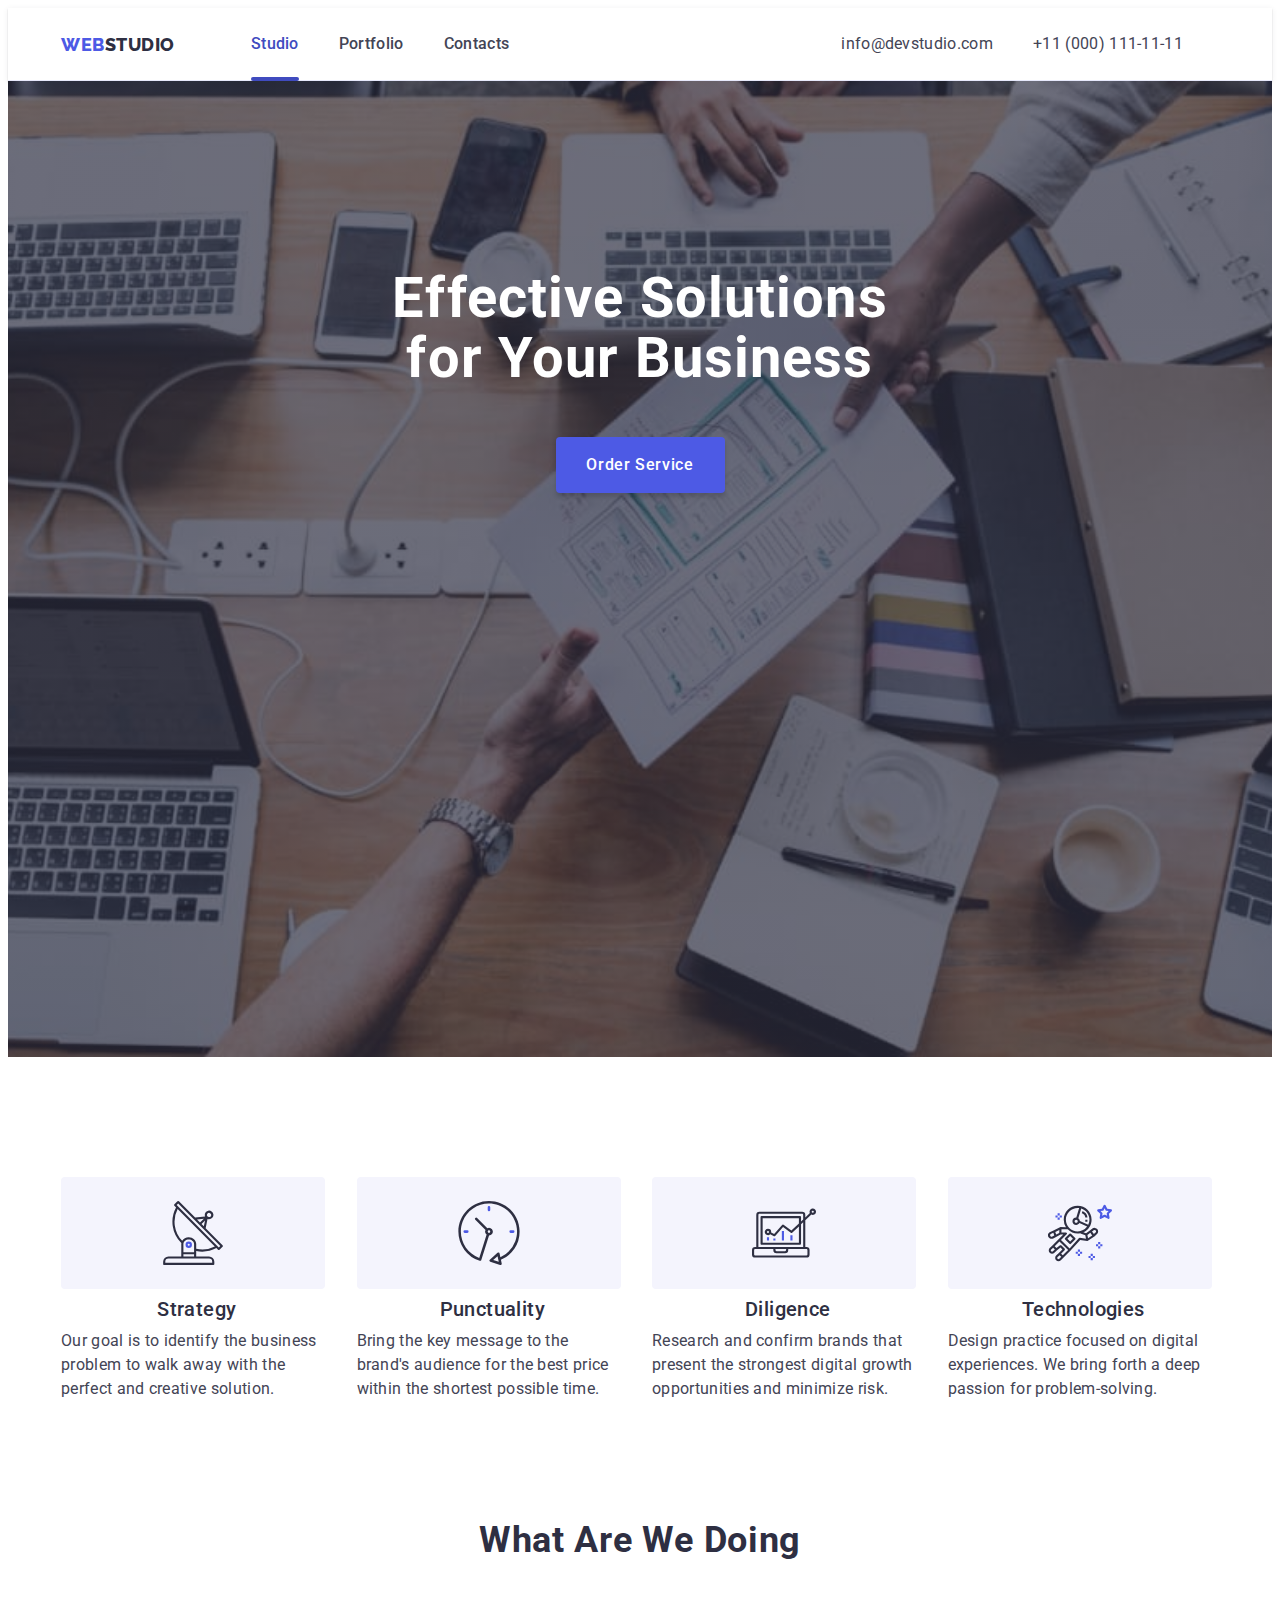
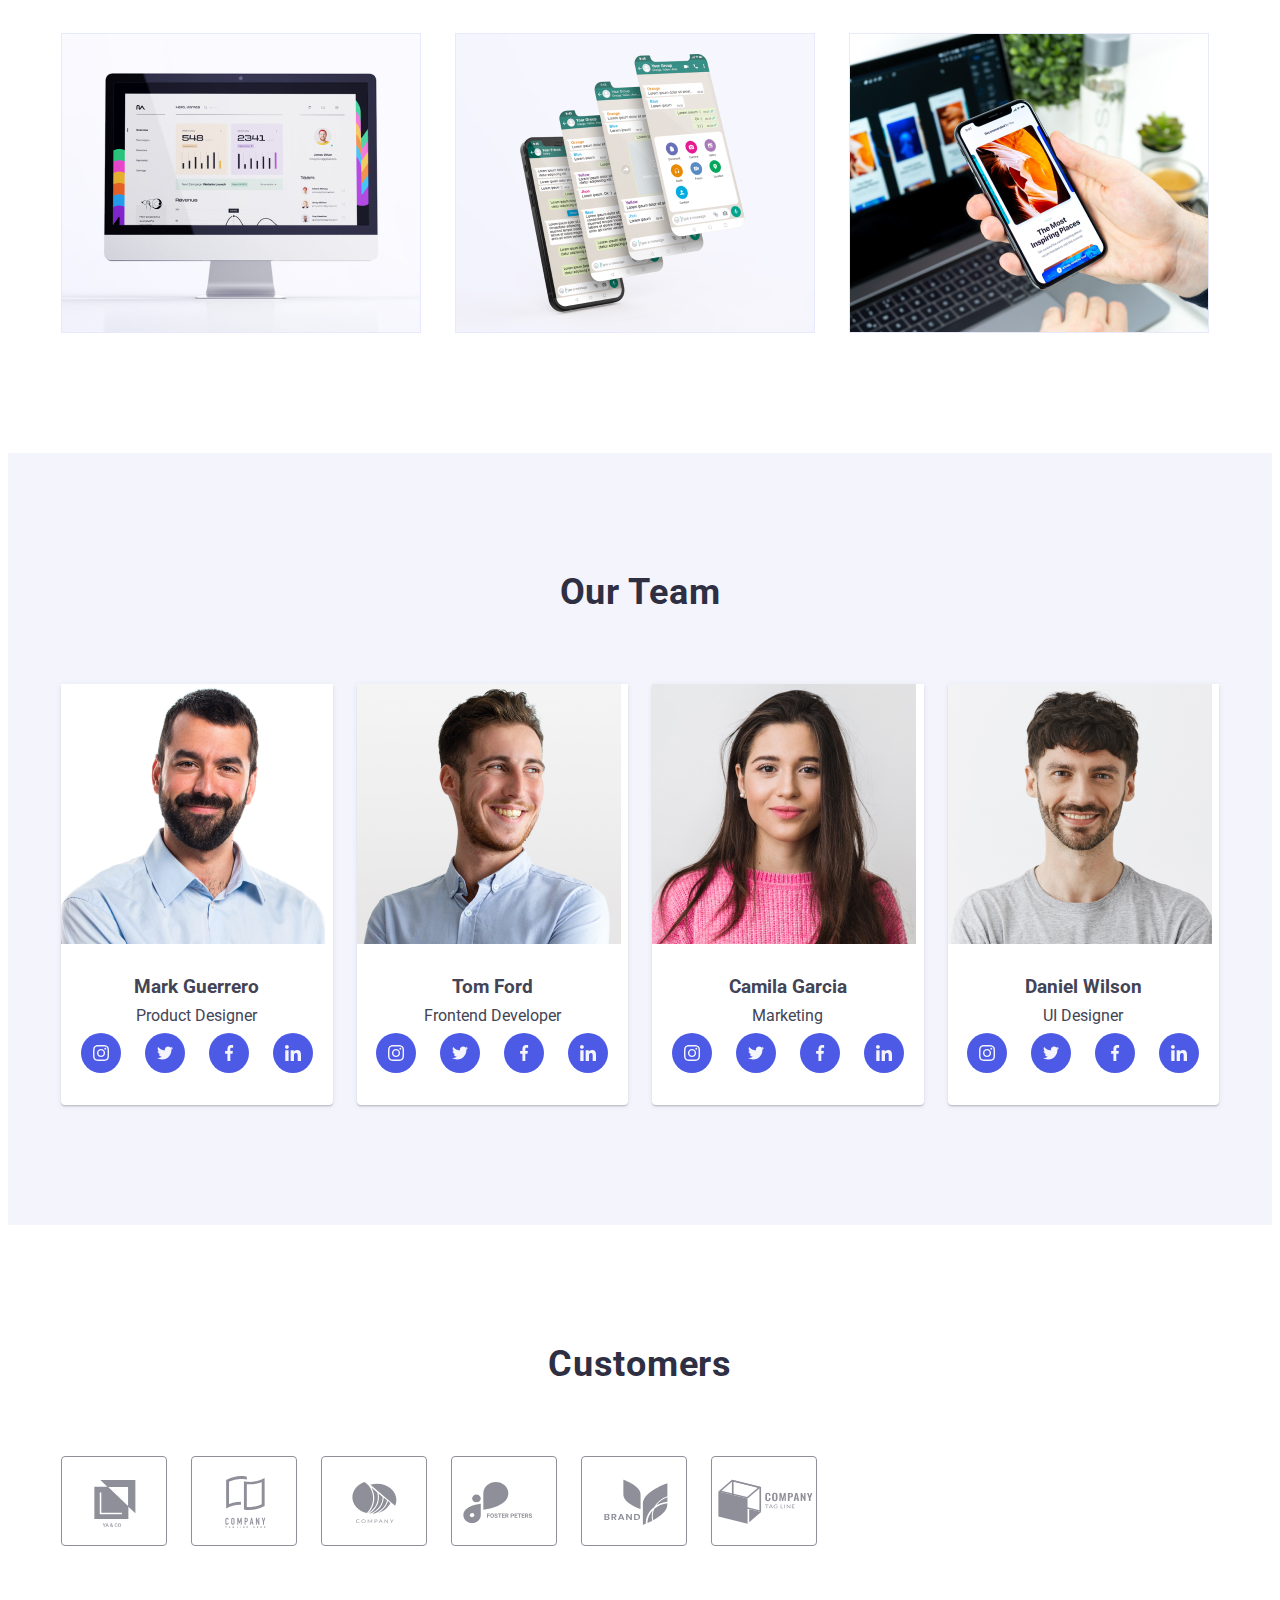
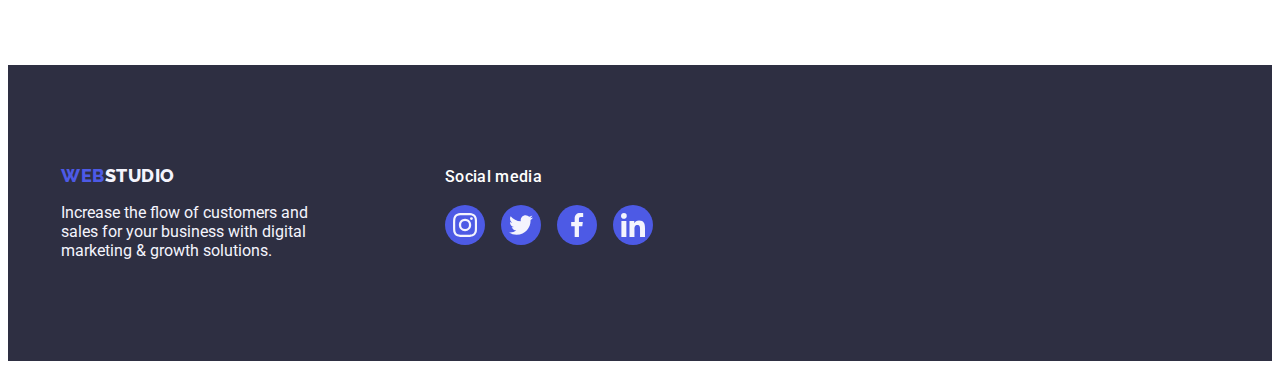
==== index.html @ d6153a84 "Initial commit" ====
<!DOCTYPE html>
<html lang="en">
  <head>
    <meta charset="UTF-8" />
    <meta http-equiv="X-UA-Compatible" content="IE=edge" />
    <meta name="viewport" content="width=device-width, initial-scale=1.0" />
    <title>Document</title>
    <link rel="preconnect" href="https://fonts.googleapis.com" />
    <link rel="preconnect" href="https://fonts.gstatic.com" crossorigin />
    <link
      href="https://fonts.googleapis.com/css2?family=Raleway:wght@800&family=Roboto:wght@400;500;700&display=swap"
      rel="stylesheet"
    />
    <link
      rel="stylesheet"
      href="https://cdnjs.cloudflare.com/ajax/libs/modern-normalize/1.1.0/modern-normalize.min.css"
      integrity="sha512-wpPYUAdjBVSE4KJnH1VR1HeZfpl1ub8YT/NKx4PuQ5NmX2tKuGu6U/JRp5y+Y8XG2tV+wKQpNHVUX03MfMFn9Q=="
      crossorigin="anonymous"
      referrerpolicy="no-referrer"
    />
    <link rel="stylesheet" href="css/styles.css" />
  </head>
  <body>
    <header class="page">
      <!--sektion header-->
      <div class="head container">
        <nav class="baskiet">
          <a href="./index.html" class="logo link"
            >Web<span class="studio">Studio</span></a
          >

          <ul class="site-nav list">
            <li class="item">
              <a href="./index.html" class="link spc current">Studio</a>
            </li>
            <li class="item">
              <a href="./portfolio.html" class="link spc ">Portfolio</a>
            </li>
            <li class="item">
              <a href="" class="link spc">Contacts</a>
            </li>
          </ul>
        </nav>
        <address class="site-address">
          <ul class="addres-list list">
            <li class="item">
              <a href="mailto:info@devstudio.com" class="link"
                >info@devstudio.com</a
              >
            </li>
            <li class="item">
              <a href="tel:+110001111111" class="link">+11 (000) 111-11-11</a>
            </li>
          </ul>
        </address>
      </div>
    </header>
    <main>
      <!--sektion hero-->
      <section class="hero">
        <div class="container">
          <h1 class="hero-title">Effective Solutions for Your Business</h1>
          <button type="button" class="button primary" data-modal-open>Order Service</button>
        </div>
      </section>
      <!--section feature(особенности)-->
      <section class="section">
        <div class="container">
          <h2 hidden class="title">Feature</h2>
          <ul class="list s-li">
            <li class="section-foto">
              <div class="antenna">
              <svg  width="64" height="64">
                <use href="./images/icons.svg#antenna"></use>
              </svg>
              </div>
              <h3 class="section-subject">Strategy</h3>
              <p class="section-text">
                Our goal is to identify the business problem to walk away with
                the perfect and creative solution.
              </p>
            </li>
            <li class="section-foto">
              <div class="antenna">
                <svg width="64" height="64">
                  <use href="./images/icons.svg#clock"></use>
                </svg>
              </div>
              <h3 class="section-subject">Punctuality</h3>
              <p class="section-text">
                Bring the key message to the brand's audience for the best price
                within the shortest possible time.
              </p>
            </li>
            <li class="section-foto">
              <div class="antenna">
                <svg width="64" height="64">
                  <use href="./images/icons.svg#diagram"></use>
                </svg>
              </div>
              <h3 class="section-subject">Diligence</h3>
              <p class="section-text">
                Research and confirm brands that present the strongest digital
                growth opportunities and minimize risk.
              </p>
            </li>
            <li class="section-foto">
              <div class="antenna">
                <svg width="64" height="64">
                  <use href="./images/icons.svg#astronaut"></use>
                </svg>
              </div>
              <h3 class="section-subject">Technologies</h3>
              <p class="section-text">
                Design practice focused on digital experiences. We bring forth a
                deep passion for problem-solving.
              </p>
            </li>
          </ul>
        </div>
      </section>
      <!--section What are we doing(что мы делаем)-->
      <section class="section what">
        <div class="container">
          <h2 class="title">What are we doing</h2>
          <ul class="list s-li">
            <li class="doing">
              <img src="./images/foto1.jpg" width="360" alt="komp" />
            </li>
            <li class="doing">
              <img src="./images/foto2.jpg" width="360" alt="tel" />
            </li>
            <li class="doing">
              <img src="./images/foto3.jpg" width="360" alt="tel-komp" />
            </li>
          </ul>
        </div>
      </section>
      <!--sektion Our Team(наша команда)-->
      <section class="section team">
        <div class="container">
          <h2 class="title">Our Team</h2>
          <ul class="list team">
            <li class="team-foto">
              <img
                class="foteam"
                src="./images/img1.jpg"
                width="264"
                alt="Mark Guerrero"
              />
              
              <div class="teams">
                <h3 class="team-subject">Mark Guerrero</h3>
                <p class="team-text">Product Designer</p>
                <ul class="socials list">
                  <li class="socials-item">
                    <a class="socials-link link" href="" aria-label="Instagram icon">
                      <svg class="socials-icons" width="16" height="16">
                        <use href="./images/icons.svg#instagram1"></use>
                      </svg>
                    </a>
                  </li>
                  <li class="socials-item">
                    <a class=" socials-link link" href="" aria-label="Twitter icon">
                      <svg class="socials-icons" width="16" height="16">
                        <use href="./images/icons.svg#twitter1"></use>
                       </svg>
                    </a>

                  </li>
                  <li class="socials-item">
                   <a class="socials-link link" href="" aria-label="Facebook icon">
                    <svg class="socials-icons" width="16" height="16">
                      <use href="./images/icons.svg#facebook1"></use>
                    </svg>
                   </a>
                  </li>
                  <li class="socials-item">
                   <a class="socials-link link" href="" aria-label="Linkedin icon">
                    <svg class="socials-icons" width="16" height="16">
                      <use href="./images/icons.svg#linkedin1"></use>
                    </svg>
                   </a>
                  </li>
                </ul>
              </div>
            </li>
            <li class="team-foto">
              <img
                class="foteam"
                src="./images/img2.jpg"
                width="264"
                alt="Tom Ford"
              />
              
              <div class="teams">
                <h3 class="team-subject">Tom Ford</h3>
                <p class="team-text">Frontend Developer</p>   
                 <ul class="socials list">
                  <li class="socials-item">
                    <a class="socials-link link" href="" aria-label="Instagram icon">
                      <svg class="socials-icons" width="16" height="16">
                        <use href="./images/icons.svg#instagram1"></use>
                      </svg>
                    </a>
                  </li>
                  <li class="socials-item">
                    <a class=" socials-link link" href="" aria-label="Twitter icon">
                      <svg class="socials-icons" width="16" height="16">
                        <use href="./images/icons.svg#twitter1"></use>
                       </svg>
                    </a>

                  </li>
                  <li class="socials-item">
                   <a class="socials-link link" href="" aria-label="Facebook icon">
                    <svg class="socials-icons" width="16" height="16">
                      <use href="./images/icons.svg#facebook1"></use>
                    </svg>
                   </a>
                  </li>
                  <li class="socials-item">
                   <a class="socials-link link" href="" aria-label="Linkedin icon">
                    <svg class="socials-icons" width="16" height="16">
                      <use href="./images/icons.svg#linkedin1"></use>
                    </svg>
                   </a>
                  </li>
                </ul>
              </div>
            </li>
            <li class="team-foto">
              <img
                class="foteam"
                src="./images/img3.jpg"
                width="264"
                alt="Camila Garcia"
              />
              <div class="teams">
                <h3 class="team-subject">Camila Garcia</h3>
                <p class="team-text">Marketing</p> 
                   <ul class="socials list">
                  <li class="socials-item">
                    <a class="socials-link link" href="" aria-label="Instagram icon">
                      <svg class="socials-icons" width="16" height="16">
                        <use href="./images/icons.svg#instagram1"></use>
                      </svg>
                    </a>
                  </li>
                  <li class="socials-item">
                    <a class=" socials-link link" href="" aria-label="Twitter icon">
                      <svg class="socials-icons" width="16" height="16">
                        <use href="./images/icons.svg#twitter1"></use>
                       </svg>
                    </a>

                  </li>
                  <li class="socials-item">
                   <a class="socials-link link" href="" aria-label="Facebook icon">
                    <svg class="socials-icons" width="16" height="16">
                      <use href="./images/icons.svg#facebook1"></use>
                    </svg>
                   </a>
                  </li>
                  <li class="socials-item">
                   <a class="socials-link link" href="" aria-label="Linkedin icon">
                    <svg class="socials-icons" width="16" height="16">
                      <use href="./images/icons.svg#linkedin1"></use>
                    </svg>
                   </a>
                  </li>
                </ul>
              </div>
            </li>
            <li class="team-foto">
              <img
                class="foteam"
                src="./images/img4.jpg"
                width="264"
                alt="Daniel Wilson"
              />
              <div class="teams">
                <h3 class="team-subject">Daniel Wilson</h3>
                <p class="team-text">UI Designer</p>  
                  <ul class="socials list">
                  <li class="socials-item">
                    <a class="socials-link link" href="" aria-label="Instagram icon">
                      <svg class="socials-icons" width="16" height="16">
                        <use href="./images/icons.svg#instagram1"></use>
                      </svg>
                    </a>
                  </li>
                  <li class="socials-item">
                    <a class=" socials-link link" href="" aria-label="Twitter icon">
                      <svg class="socials-icons" width="16" height="16">
                        <use href="./images/icons.svg#twitter1"></use>
                       </svg>
                    </a>

                  </li>
                  <li class="socials-item">
                   <a class="socials-link link" href="" aria-label="Facebook icon">
                    <svg class="socials-icons" width="16" height="16">
                      <use href="./images/icons.svg#facebook1"></use>
                    </svg>
                   </a>
                  </li>
                  <li class="socials-item">
                   <a class="socials-link link" href="" aria-label="Linkedin icon">
                    <svg class="socials-icons" width="16" height="16">
                      <use href="./images/icons.svg#linkedin1"></use>
                    </svg>
                   </a>
                  </li>
                </ul>
              </div>
            </li>
          </ul>
        </div>
      </section>
      <!-- sektion customers-->
      <section class="section">
        <div class="container">
          <h2 class="title">Customers</h2>
          <ul class="clients">
            <li class="client">
              <a class="clt" href="">
              <svg width="104" height="56" class="clts" >
                <use href="./images/icons.svg#client1"></use>
              </svg>
              </a>
            </li>
            <li class="client">
              <a class="clt" href="">
              <svg class="clts" height="56" width="104">
                <use href="./images/icons.svg#client2"></use>
              </svg>
              </a>
            </li>
            <li class="client">
              <a class="clt" href="">
              <svg class="clts" height="56" width="104">
                <use href="./images/icons.svg#client3"></use>
              </svg>
             </a>
            </li>
            <li class="client">
              <a class="clt" href="">
              <svg class="clts" height="56" width="104">
                <use href="./images/icons.svg#client4"></use>
              </svg>
              </a>
            </li>
            <li class="client">
              <a class="clt" href="">
              <svg class="clts" height="56" width="104">
                <use href="./images/icons.svg#client5"></use>
              </svg>
              </a>
            </li>
            <li class="client">
              <a class="clt" href="">
              <svg class="clts" height="56" width="104">
                <use href="./images/icons.svg#client6"></use>
              </svg>
              </a>
            </li>
          </ul>
        </div>
      </section>
    </main>
    <!--section footer-->
    
    <footer class="footer">
     <div class="foot container">
      
      <div class="footer-cont">
        <a href="./index.html" class="logo link footers"
          >Web<span class="footer-logo">Studio</span></a
        >
        <p class="footer-text">
          Increase the flow of customers and sales for your business with
          digital marketing & growth solutions.
        </p>
      </div>
      <div class="footer-cont-soc">
        <p class="footer-text-soc">Social media</p>
        <ul class="footer-soc list">
          <li class="socials-item">
            <a class="socials-links links" href="">
            <svg class="soc" width="24" height="24" >
              <use href="./images/icons.svg#instagram1"></use>
            </svg>
            </a>
          </li>
          <li class="socials-item">
            <a class="socials-links links">
            <svg class="soc" width="24" height="24" >
              <use href="./images/icons.svg#twitter1"></use>
            </svg>
            </a>
          </li>
          <li class="socials-item">
            <a class="socials-links links">
            <svg class="soc" width="24" height="24">
              <use href="./images/icons.svg#facebook1"></use>
            </svg>
            </a>
          </li>
          <li class="socials-item">
            <a class="socials-links links">
            <svg class="soc" width="24" height="24">
              <use href="./images/icons.svg#linkedin1"></use>
            </svg>
            </a>
          </li>
        </ul>
      </div>
      </div>
    </footer>
    <!--modal windous-->
    <div class="backdrop is-hidden" data-modal>
     <div class="modal">
      <button type="button" class="modal-close-btn" data-modal-close>
        <svg class="modal-close-icon" width="8" height="8">
          <use href="./images/icons.svg#close"></use>
        </svg>
      </button>
     </div>
    </div>
    <script src="./js/modal.js"></script>
    
  </body>
</html>
---- css/styles.css ----
/* цвет всех h #2e2f42 */
/* section nav logo Studio
ссылки Studio Portfolio 
Contacts  #2e2f42  */
/* section nav ссылки mail tel
#434455 */
/* основной текст #434455  */
/* section hero h1 button text #fffff
button background #4d5ae5  */
/* sektion Our Team background
#f4f4fd */
/* footer logo "Web #4d5ae5
Studio #f4f4fd background #2e2f42 */
:root {
  --primary-text-color: rgba(67, 68, 85, 1);
  --title-text-color: rgba(46, 47, 66, 1);
  --accent-color: rgba(77, 90, 229, 1);
  --primary-white-color: rgba(255, 255, 255, 1);
  --accent-ocean-color: rgba(64, 75, 191, 1);
  --accent-cloud-color: rgba(244, 244, 253, 1);
  --border-color: rgba(231, 233, 252, 1);

  --color-iris: rgba(77, 90, 229, 1);
  --color-ocean: rgba(64, 75, 191, 1);
  --color-navy-blue: rgba(46, 47, 66, 1);
  --color-green: rgba(49, 208, 170, 1);
  --color-slate: rgba(67, 68, 85, 1);
  --color-light-slate: rgba(142, 143, 153, 1);
  --color-cornflower: rgba(231, 233, 252, 1);
  --color-cloud: rgba(244, 244, 253, 1);
  --color-navy-blue-modal: rgba(46, 47, 66, 0.4);
  --color-grey: rgba(46, 47, 66, 0.7);
  --color-white: rgba(255, 255, 255, 1);
  --color-dairy: rgba(252, 252, 252, 1);


  --trans--:250ms cubic-bezier(0.4, 0, 0.2, 1);
}
/* страница studio */
/* sektion header */
body {
  color: var(--primary-text-color);
  background-color: var(--primary-white-color);
  font-family: "Roboto", sans-serif;
}

/*  site-nav */
.list {
  list-style: none;

  display: flex;
}

.link {
  text-decoration: none;
}
.site-nav .link::after{
  content: "";
  width: 100%;
  height: 4px;
  border-radius: 2px;
  
  display: block;
  position: absolute;
  bottom: -1px;

}
.site-nav .link.current::after{
  background-color: var(--accent-ocean-color);
  
}
.site-nav .link.current{
  color: #404bbf;

  position: relative;
}
.item{
  position: relative;
}
.logo {
  display: inline-block;
  padding-top: 25.5px;
  margin-right: 0;
  padding-bottom: 25.5px;
  margin-right: 76px;

  font-family: "Raleway", sans-serif;
  line-height: 1.17;
  text-transform: uppercase;
  color: var(--accent-color);
  font-weight: 800;
  font-size: 18px;
  letter-spacing: 0.03em;

  transition: color var(--trans--);
}

.logo .studio {
  color: var(--title-text-color);
}
.logo .studio:hover,
.logo .studio:focus {
  color: var(--title-text-color);
}

.site-address {
  font-style: normal;
  margin-left: 332px;
}
.site-address .link,
.site-nav .link {
  display: block;
  padding-top: 24px;
  padding-bottom: 24px;

  color: var(--primary-text-color);
  line-height: 1.5;
  letter-spacing: 0.02em;

  transition: color var(--trans--);
}
.page { 
  box-shadow: 0px 1px 6px 0px rgba(46, 47, 66, 0.08),
  0px 1px 1px 0px rgba(46, 47, 66, 0.16),
  0px 2px 1px 0px rgba(46, 47, 66, 0.08);

border-bottom: 1px solid #e7e9fc;
}
.baskiet {
  display: flex;
  align-items: center;
}
.container {
  margin: 0 auto;
  width: 1158px;
  padding: 0 15px;
}
.head.container {
  display: flex;
  margin: o auto;
  width: 1158px;
  padding: 0px 15px;
}
.site-nav,
.addres-list {
  gap: 40px;
  padding-left: 0;
  margin-top: 0;
  margin-bottom: 0;

  
}

.site-nav .link:hover,
.site-address .link:hover {
  color: var(--accent-ocean-color);
}

.site-nav .link:focus,
.site-address .link:focus {
  color: var(--accent-ocean-color);
}
.link.spc{
  font-family: Roboto;
  font-size: 16px;
  font-weight: 500;
  line-height: 24px;
  letter-spacing: 0.02em;
  
  }

/* sektion hero */
.button.primary:hover,
.button.primary:focus {
  background-color: var(--accent-ocean-color);
}
.button.primary {
  border-radius: 4px;
  border: none;
  height: 56px;
  min-width: 169px;
  display: block;
  margin: auto;

  color: var(--primary-white-color);
  background-color: var(--accent-color);
  font-family: "Roboto", sans-serif;
  font-weight: 500;
  font-size: 16px;
  line-height: 1.5;
  letter-spacing: 0.04em;
  cursor: pointer;
  position: relative;
  box-shadow: 0px 4px 4px 0px rgba(0, 0, 0, 0.15);

  transition: background-color var(--trans--);
}

.hero {
  padding: 188px 0;

  height: 600px;
  max-width: 1440px;
  margin-left: auto;
  margin-right: auto;
  background-image: linear-gradient(
      
      rgba(46, 47, 66, 0.7),
      rgba(46, 47, 66, 0.7)
    ),
    url(../images/peopl.jpg);
  background-repeat: no-repeat;
  background-size: cover;
  background-position: center;

  background-color: var(--title-text-color);
}

.hero-title {
  margin: auto;
  max-width: 496px;
  margin-top: 0;
  margin-bottom: 48px;
  text-align: center;

  color: var(--primary-white-color);
  font-size: 56px;
  line-height: 1.07;

  letter-spacing: 0.02em;
}

/* sektion feature */
.antenna{
  background-color:var(--accent-cloud-color);
  
  width: 264px;
  height: 112px;
  


  justify-content: center;
  display: flex;
  align-items: center;
  border-radius: 4px;
  margin-bottom: 8px;
  
}
img {
  display: block;
  max-width: 100%;
  height: auto;
}
.section {
  padding-top: 120px;
  padding-bottom: 120px;
}

.list.s-li {
  gap: 24px;
  padding-left: 0;
  margin-top: 0;
  margin-bottom: 0;
}

.section .title {
  margin-top: 0;
  margin-bottom: 72px;

  font-size: 36px;
  line-height: 1.1;
  text-align: center;
  letter-spacing: 0.02em;
  text-transform: capitalize;
  color: var(--title-text-color);
}

.section-subject {
  margin-top: 8px;
  margin-bottom: 8px;

  color: var(--title-text-color);
  font-weight: 500;
  font-size: 20px;
  line-height: 1.2;
  letter-spacing: 0.02em;
  text-align: center;
}
.section-text {
  margin-top: 0;
  margin-bottom: 0;

  line-height: 1.5;
  letter-spacing: 0.02em;
  width: 264px;
}
.section-foto {
  width: calc((100% - 72px) / 4);
}

/* section What are we doing(что мы делаем) */
.doing {
  width: calc((100% - 48px) / 3);
}
.section.what {
  padding-top: 0px;
  padding-bottom: 120px;
}

/* sektion Our Team(наша команда) */
.socials.list{
  gap: 24px;
  padding-left: 0px;
  justify-content: center;
  
}
.socials-icons{
  fill: #f4f4fd;
}


.socials-item{
  
 width: 40px;
 height: 40px;
}
.socials-link.link{
  width: 100%;
  height: 100%;
 display: flex;
  justify-content: center;
  align-items: center;
  border-radius: 50%;
  cursor: pointer;
  background-color:var(--accent-color) ;

  transition:background-color var(--trans--) ;
  
}
.socials-link.link:hover,
.socials-link.link:focus{
  background-color: var(--accent-ocean-color);
}
.list.team {
  gap: 24px;
  margin-top: 0;
  margin-bottom: 0;
  padding-left: 0;
}

.team-text {
  margin-top: 0px;
  margin-bottom: 8px;
  text-align: center;
}

.team {
  background-color: var(--accent-cloud-color);
}
.team-foto {
  background-color: var(--primary-white-color);

  width: calc((100% - 72px) / 4);
  border-radius: 0px 0px 4px 4px;
  box-shadow: 0px 2px 1px 0px rgba(46, 47, 66, 0.08),
    0px 1px 1px 0px rgba(46, 47, 66, 0.16),
    0px 1px 6px 0px rgba(46, 47, 66, 0.08);
}

.teams {
  padding: 32px 0px;
}
.team-subject {
  margin-top: 0px;
  margin-bottom: 8px;
  text-align: center;
}
 /*sektion client*/
.client{
  width: calc((100%-120px)/6);
  height: 88px;
  
  display: flex;
  justify-content: center;
  align-items: center;
  
  border-radius: 4px;
  
  
  
}   
.clients{
  gap: 24px;
  display: flex;
  padding-left: 0;
  margin: 0;
}  
.clt{
  width: 100%;
  height: 100%;
  border:1px solid #8e8f99;
  border-radius:4px;
  display:flex;
  justify-content:center;
  align-items:center;
  color:#8e8f99;
  cursor:pointer;

  transition:border-color var(--trans--) ,color var(--trans--)
}
.clt:hover,
.clt:focus {
 border-color: #404bbf;
 color: #404bbf;
}

 .clts{
  fill:currentColor
} 
.clts:hover,
.clts:focus{
  fill: #404bbf;
  

}       
/* sektion footer */
.footer-cont{
  display: block;
  margin-right: 120px;
}
.footer-cont-soc{
  display: block;
  margin-bottom: 16px;
}
.socials-links.links:focus,
.socials-links.links:hover{
  background-color: var(--color-green);
}

.socials-links.links{
  width: 100%;
  height: 100%;
 display: flex;
  justify-content: center;
  align-items: center;
  border-radius: 50%;
  cursor: pointer;
  background-color:var(--accent-color) ;

  transition: background-color var(--trans--);
}

.foot{
  display: flex;
  align-items: baseline;
}
.logo.link.footers {
  margin-bottom: 17.5px;
  margin-right: 0px;
  padding: 0px 0px;
}
.footer {
  padding-top: 100px;
  padding-bottom: 100px;
  
  display: flex;
  gap: 120px;
}

.footer {
  background-color: var(--title-text-color);
  display: flex;
  align-items: baseline;
}
.footer-logo,
.footer-text {
  width: 264px;
  margin-top: 0px;

  color:var(--accent-cloud-color);
}
.footer-logo{
  margin-bottom: 17.5px;
}
.footer-text{
  margin-bottom: 0;
}
.soc{
fill: var(--accent-cloud-color);


}
.footer-soc{
  display: flex;
  gap: 16px;
  padding-left: 0px;
}
.footer-text-soc{
 font-weight: 500;
 font-size: 16px; 
 line-height: 1.5;
 letter-spacing: 0.02em;
 margin-bottom: 16px;
 margin-top: 0;
 color:var(--primary-white-color);
}
.footer-soc.list{
  margin: 0;
}
/* страница portfolio */
.link.prt:hover .overlay-text,
.link.prt:focus .overlay-text{ 
  transform: translateY(0%); 
 
}
.thumb{
  position: relative;
  overflow: hidden; 
}
.overlay-text{
  position: absolute;
  display: flex;
  top: 0;
  left: 0;

  font-size: 16px;
  line-height: 1.5;
  letter-spacing: 0.02em;
  color:var(--accent-cloud-color);
  background-color: var(--accent-color);
  
  height: 100%;
  width: 100%;
  margin: 0;
  padding: 40px 32px;
  
  transform: translateY(100%);
  transition: transform  var(--trans--);

}
.link.prt{
  display: block;
  cursor: pointer; 
  
  transition:box-shadow var(--trans--) ;

}
.link.prt:hover{
  box-shadow: 0px 1px 6px rgba(46, 47, 66, 0.08), 0px 1px 1px rgba(46, 47, 66, 0.16), 0px 2px 1px rgba(46, 47, 66, 0.08); 
  
}
.link.prt:focus{
  box-shadow: 0px 1px 6px rgba(46, 47, 66, 0.08), 0px 1px 1px rgba(46, 47, 66, 0.16), 0px 2px 1px rgba(46, 47, 66, 0.08);

}


.portsection {
  padding-top: 96px;
  padding-bottom: 120px;
}
.list.buttons {
  gap: 24px;
  justify-content: center;
  
  margin-bottom: 72px;
  padding-left: 0;
}
.list.portfolio {
  row-gap: 48px;
  column-gap: 24px;
  flex-wrap: wrap;
  padding-left: 0;
}

.s-li.port {
  width: calc((100% - 48px) / 3);
 
}

.port-button {
  border-radius: 4px;
  border: 1px solid var(--border-color);
  padding: 12px 24px;

  color: var(--accent-color);
  background-color: var(--accent-cloud-color);
  font-family: "Roboto", sans-serif;
  font-weight: 500;
  font-size: 16px;
  line-height: 1.5;
  letter-spacing: 0.04em;
  cursor: pointer;

  transition: color var(--trans--),background-color var(--trans--),
  box-shadow var(--trans--),border-color var(--trans--);

  
}
.port-button:hover,
.port-button:focus {
  border-color: 1px solid transparent;
  color: var(--primary-white-color);
  background-color: var(--accent-ocean-color);
  box-shadow: 0px 2px 2px 0px rgba(0, 0, 0, 0.12),
    0px 2px 1px 0px rgba(0, 0, 0, 0.08), 0px 3px 1px 0px rgba(0, 0, 0, 0.1);
}
.link .project {
  margin-bottom: 8px;
  margin-top: 0;

  font-family: "Roboto", sans-serif;
  font-weight: 500;
  font-size: 20px;
  line-height: 1.2;
  letter-spacing: 0.02em;
  text-align: left;
  color: var(--title-text-color);
  vertical-align: top;
}

.link .desk {
  margin-top: 0;
  margin-bottom: 0;

  font-family: "Roboto", sans-serif;
  font-size: 16px;
  line-height: 1.5;
  letter-spacing: 0.02em;
  color: var(--primary-text-color);
}
.link .portes {
  border: 1px solid #e7e9fc;
  border-top: none;

  padding: 32px 16px;
}
/*modal windos*/
.backdrop{
  position: fixed;
  
  top: 0;
  left: 0;
  width: 100%;
  height: 100%;
  background: rgba(46, 47, 66, 0.4);

  transition: opacity var(--trans--),   visibility var(--trans--);

}
.is-hidden{
  opacity: 0;
  pointer-events: none;
  visibility: hidden;
}
.modal{
  position: absolute;
  top: 50%;
  left: 50%;
  transform: translate(-50% ,-50%);




  min-height: 576px;
  min-width: 408px;
 
  border-radius: 4px;
  background: rgba(252, 252, 252, 1);
  
  
box-shadow:  0px 1px 1px rgba(0, 0, 0, 0.14), 0px 1px 3px rgba(0, 0, 0, 0.12), 0px 2px 1px rgba(0, 0, 0, 0.2);
 transition: transform var(--trans--);

}
.modal-close-btn{
height: 24px;
width: 24px;
top: 24px;
right: 24px;
padding: 0;
cursor: pointer;

background-color: #E7E9FC;
border: 1px solid rgba(0, 0, 0, 0.1);
border-radius: 50%;
color:var(--title-text-color);

position: absolute;
display: flex;
justify-content: center;
align-items: center;

transition: background-color var(--trans--),
border var(--trans--);

}
.modal-close-btn:hover,
.modal-close-btn:focus{
  background-color: var(--accent-ocean-color);
  border: none;
 color :var(--primary-white-color);
}
.modal-close-icon{
  padding: 0;
  display: flex;

  fill:currentColor;
  
  transition: fill var(--trans--);

}
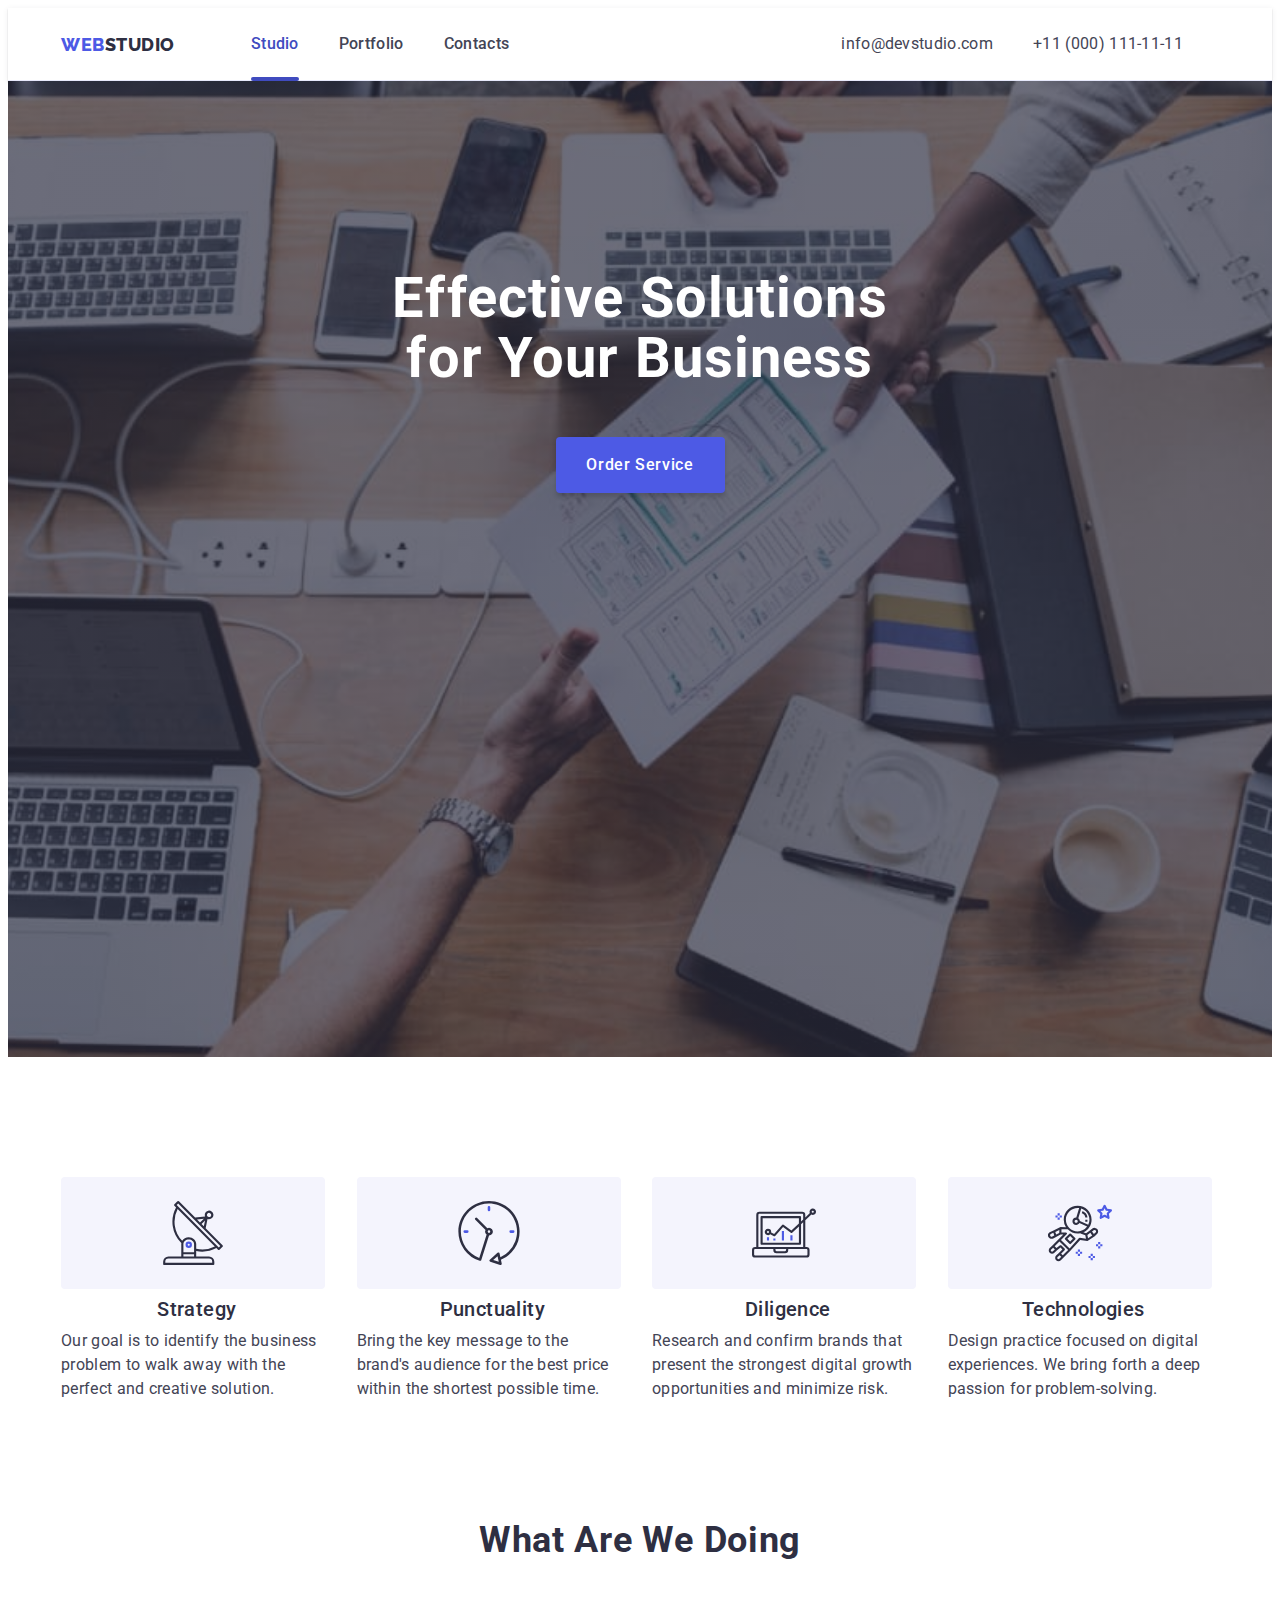
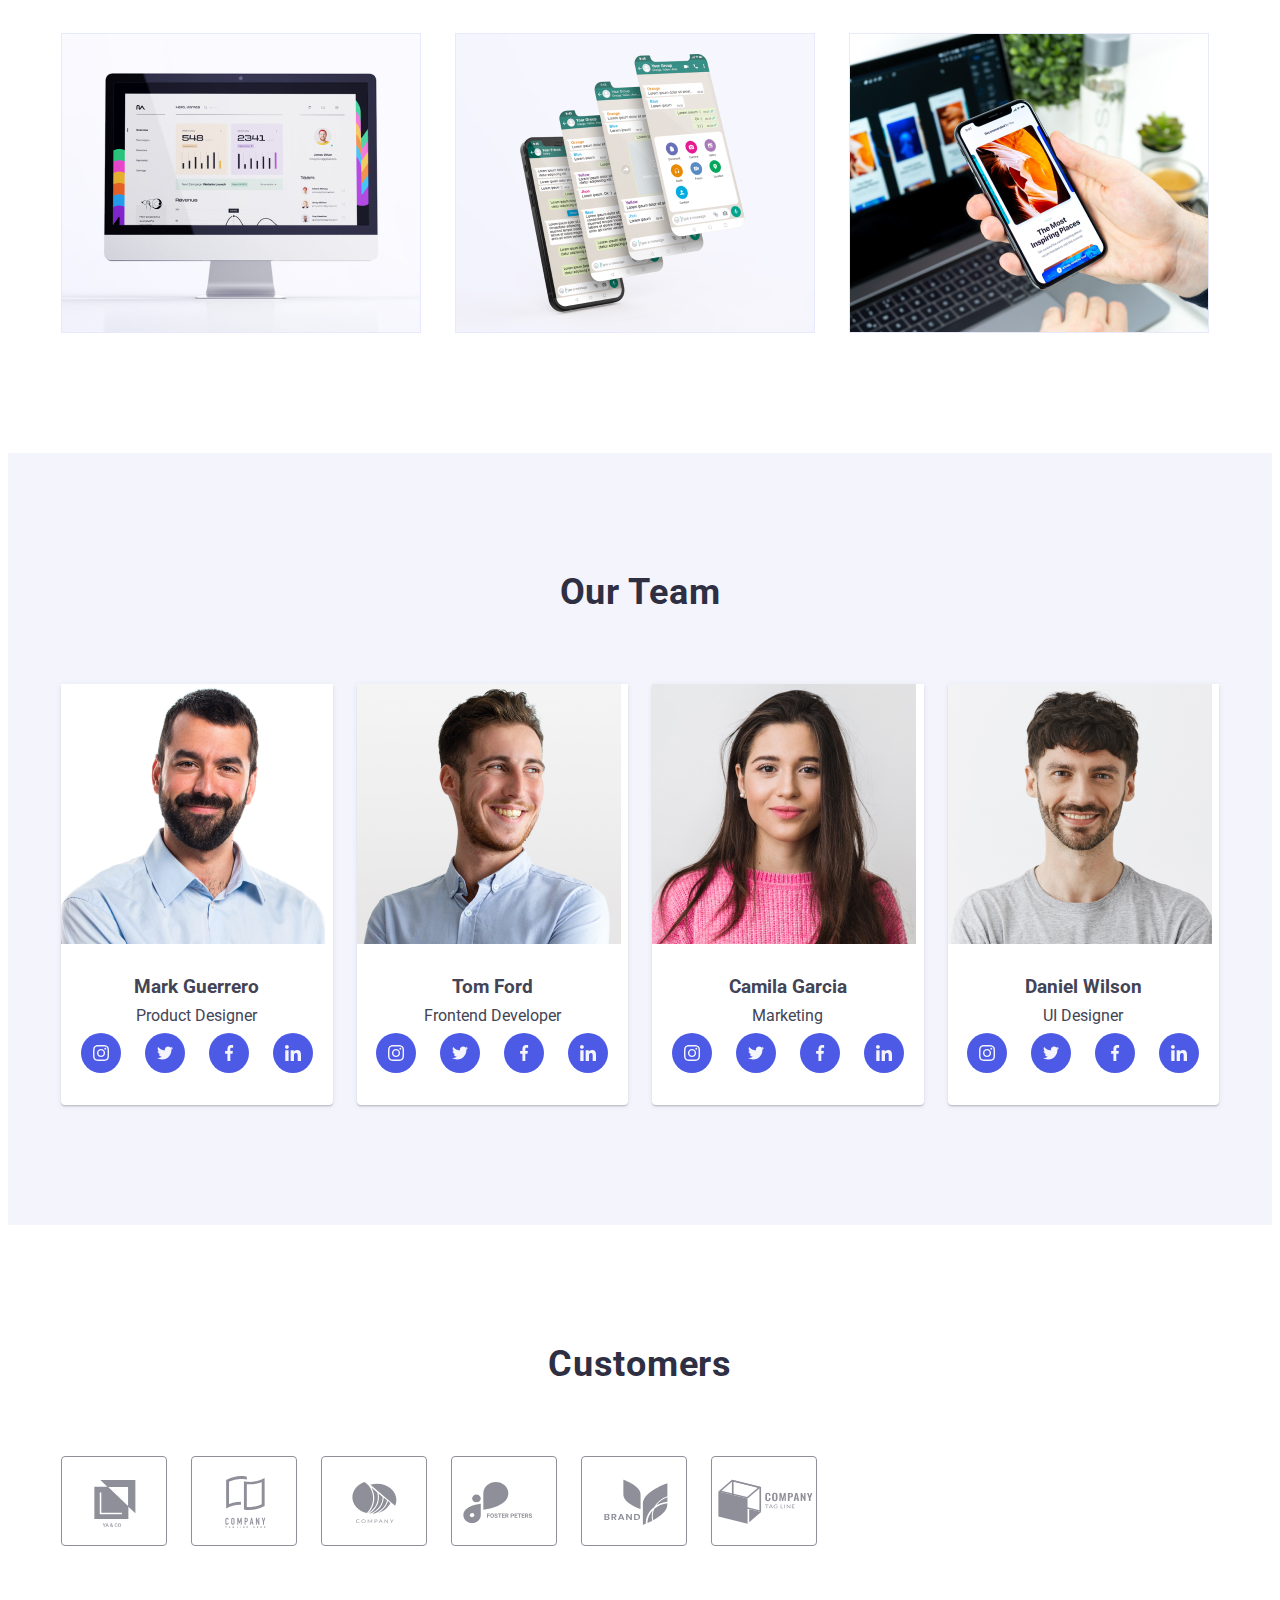
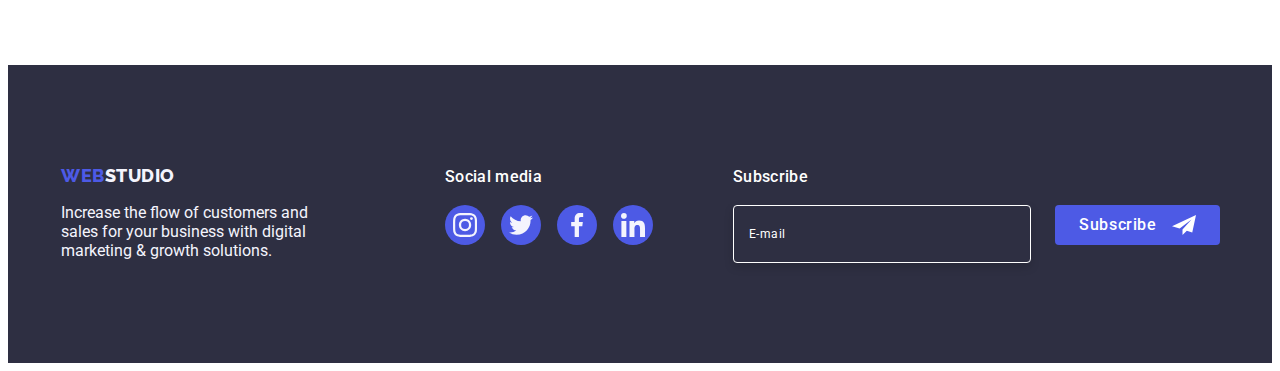
==== commit 77c89d9e: "b" ====
--- a/index.html
+++ b/index.html
@@ -416,6 +416,26 @@
           </li>
         </ul>
       </div>
+      <div class="footer-form">
+        <p class="footer-text-soc">Subscribe</p>
+        <form>
+          <div class="forms">
+          <label class="lab">
+
+            <input type="email" name="mail" class="fmail" >
+            <span class="smail">E-mail </span>                       
+          </label>
+          
+          <button type="submit" class="fbutton"><span class="sbutton">
+            Subscribe</span>
+          <svg  class="foter-button-form" width="24" height="24" >
+            <use href="./images/icons.svg#foter-form"></use>
+          </svg>
+          </button>
+          
+          </div>
+        </form>
+      </div>
       </div>
     </footer>
     <!--modal windous-->
@@ -426,6 +446,48 @@
           <use href="./images/icons.svg#close"></use>
         </svg>
       </button>
+      <p class="modal-text">Leave your contacts and we will call you back</p>
+      <!--форма модального окна-->
+      <form class="modal-form">
+      <div class="dmodal">
+        <label class="ntext" for="modal_name">Name</label>
+        <div class="dform distanc">
+          <input class="input" 
+           type="text" name="modal_name" id="modal_name">
+          <svg class="sclas" width="18" height="24">
+           <use href="./images/icons.svg#modalnaim"></use>
+          </svg>
+        </div>
+        <label for="modal_tel" class="ltext">Phone</label>
+        <div class="dform distanc">
+          <input class="input" 
+           type="text" name="modal_tel" id="modal_tel">
+          <svg class="sclas" width="18" height="24">
+            <use href="./images/icons.svg#modaltel"></use>
+          </svg>
+        </div>
+        <label for="modal_mail" class="ltext">Email</label>
+        <div class="dform distanc">
+          <input class="input" 
+           type="text" name="modal_mail" id="modal_mail">
+          <svg class="sclas" width="18" height="24">
+            <use href="./images/icons.svg#modalmail"></use>
+          </svg>
+        </div>
+        <label for="modal_comment" class="ltext">
+          Comment</label>
+        <textarea class="tcomment"name="modal_comment"rows="6"id="modal_comment"placeholder="Text input" ></textarea>  
+        
+      </div>
+        <label class="lchek">
+          <input type="checkbox" name="icomment" class="ichek">
+          <span class="scomment">I accept the terms and conditions of the
+            <a href="" class="link-text"> Privacy Policy</a>
+          </span>
+        </label>
+        <button type="submit" class="button primary">Send</button>
+      
+      </form>
      </div>
     </div>
     <script src="./js/modal.js"></script>
--- a/css/styles.css
+++ b/css/styles.css
@@ -318,7 +318,6 @@
   fill: #f4f4fd;
 }
 
-
 .socials-item{
   
  width: 40px;
@@ -385,9 +384,7 @@
   align-items: center;
   
   border-radius: 4px;
-  
-  
-  
+   
 }   
 .clients{
   gap: 24px;
@@ -431,6 +428,7 @@
 .footer-cont-soc{
   display: block;
   margin-bottom: 16px;
+  margin-right: 80px;
 }
 .socials-links.links:focus,
 .socials-links.links:hover{
@@ -507,6 +505,86 @@
 .footer-soc.list{
   margin: 0;
 }
+.footer-form{
+  display: block;
+
+}
+.fmail{ 
+  border: 1px solid var(--primary-white-color);
+filter: drop-shadow(0px 4px 4px rgba(0, 0, 0, 0.15));
+border-radius: 4px;
+background: #2E2F42;
+height: 40px;
+width: 264px;
+padding: 8px 16px;
+
+color: var(--primary-white-color);
+
+
+}
+.lab{
+  position: relative;
+}
+.smail{
+  position: absolute;
+  top: 50%;
+  transform: translateY(-50%);
+  left: 16px;
+ 
+  font-family: 'Roboto';
+font-style: normal;
+font-weight: 400;
+font-size: 12px;
+line-height: 24px;
+letter-spacing: 0.04em;
+color:var(--primary-white-color);
+transition: var(--trans--);
+}
+.fmail:focus +.smail{
+  transform: translateY(-135%);
+}
+.forms{
+  
+  display: flex;
+  gap:24px;
+}
+.fbutton{
+  position: relative;
+  display: flex;
+  
+
+  background-color: var(--color-iris);
+  color: var(--primary-white-color);
+  border-radius: 4px;
+  border: none;
+ 
+ height: 40px;
+ width: 165px;
+ padding: 8px 24px;
+
+ font-family: 'Roboto';
+font-style: normal;
+font-weight: 500;
+font-size: 16px;
+line-height: 24px;
+align-items: center;
+text-align: center;
+letter-spacing: 0.04em;
+
+
+
+}
+
+.foter-button-form{
+  position: absolute;
+  right:24px;
+  
+}
+
+
+
+
+
 /* страница portfolio */
 .link.prt:hover .overlay-text,
 .link.prt:focus .overlay-text{ 
@@ -599,7 +677,7 @@
 }
 .port-button:hover,
 .port-button:focus {
-  border-color: 1px solid transparent;
+  border:1px solid  transparent;
   color: var(--primary-white-color);
   background-color: var(--accent-ocean-color);
   box-shadow: 0px 2px 2px 0px rgba(0, 0, 0, 0.12),
@@ -659,15 +737,14 @@
   left: 50%;
   transform: translate(-50% ,-50%);
 
-
-
-
+  
   min-height: 576px;
   min-width: 408px;
+  padding: 72px 24px 24px 24px;
+  
  
   border-radius: 4px;
-  background: rgba(252, 252, 252, 1);
-  
+  background: var(--primary-white-color);
   
 box-shadow:  0px 1px 1px rgba(0, 0, 0, 0.14), 0px 1px 3px rgba(0, 0, 0, 0.12), 0px 2px 1px rgba(0, 0, 0, 0.2);
  transition: transform var(--trans--);
@@ -709,4 +786,154 @@
   
   transition: fill var(--trans--);
 
-}
+}.modal-form{
+  width: 100%;
+}
+.dmodal{
+  padding-top: 16px;
+  padding-bottom: 16px;
+}
+
+.modal-text{
+  margin: 0px;
+font-size: 16px;
+font-weight: 500;
+line-height: 24px;
+letter-spacing: 0.02em;
+text-align: center;
+
+}
+.sclas{
+  position: absolute;
+  pointer-events: none;
+  display: block;
+  fill: currentColor; 
+  top: 50%;
+  transform: translateY(-50%);
+  left:16px;
+  transition: var(--trans--);
+}
+.dform{
+  position: relative;
+  
+  
+}
+
+.input{
+  color: var(--color-navy-blue);
+  width:100%;
+  height: 40px;
+border-radius: 4px;
+border: 1px solid var(--color-navy-blue-modal);
+padding: 0px;
+padding-left:38px;
+outline: transparent;
+outline-offset: -1px;
+transition: var(--trans--);
+}
+.distanc{
+  margin-bottom:8px;
+}
+.input:hover,
+.input:focus{
+ outline: 1px solid var(--color-iris);
+}
+.input:hover+.sclas,
+.input:focus+.sclas{
+  fill: var(--color-iris);
+}
+
+
+
+
+.tcomment{
+  display: block;
+  resize: none;
+  width:100%;
+  height: 120px;
+  padding: 0px;
+  padding: 8px 16px;
+
+  font-family: 'Roboto';
+font-style: normal;
+font-weight: 400;
+font-size: 12px;
+line-height: 14px;
+letter-spacing: 0.01em;
+
+
+  border-radius: 4px;
+  border: 1px solid var(--color-navy-blue-modal);
+
+  outline: transparent;
+  outline-offset: -1px;
+  transition: var(--trans--);
+  
+}
+.tcomment::placeholder{
+  color: var(--color-light-slate);
+}
+.tcomment:hover,
+.tcomment:focus{
+  outline: 1px solid var(--color-iris);
+}
+.scomment{
+  display: block;
+font-family: 'Roboto';
+font-style: normal;
+font-weight: 400;
+font-size: 12px;
+line-height: 14px;
+
+letter-spacing: 0.04em;
+color:var(--color-light-slate);
+}
+.ltext{
+  display: block;
+font-style: normal;
+font-weight: 400;
+font-size: 12px;
+line-height: 14px;
+letter-spacing: 0.01em;
+margin-bottom: 4px;
+color:var(--color-light-slate);
+
+}
+.ntext{
+  display: block;
+font-family: 'Roboto';
+font-style: normal;
+font-weight: 400;
+font-size: 12px;
+line-height: 14px;
+letter-spacing: 0.04em;
+margin-bottom: 4px;
+color:var(--color-light-slate);
+
+
+}.link-text{
+  font-size: 12px;
+  font-weight: 400;
+  line-height: 16px;
+  letter-spacing: 0.04em;
+  text-align: left;
+  color: var(--color-iris);
+}
+.ichek{
+  flex: none;
+
+  margin-right:8px;
+  width: 16px;
+  height: 16px;
+  border: 1px solid var(--color-navy-blue-modal);
+  border-radius: 2px;
+}
+  
+ 
+ .lchek{
+  display: flex;
+  align-items: center;
+  margin-bottom: 24px;
+
+ }
+
